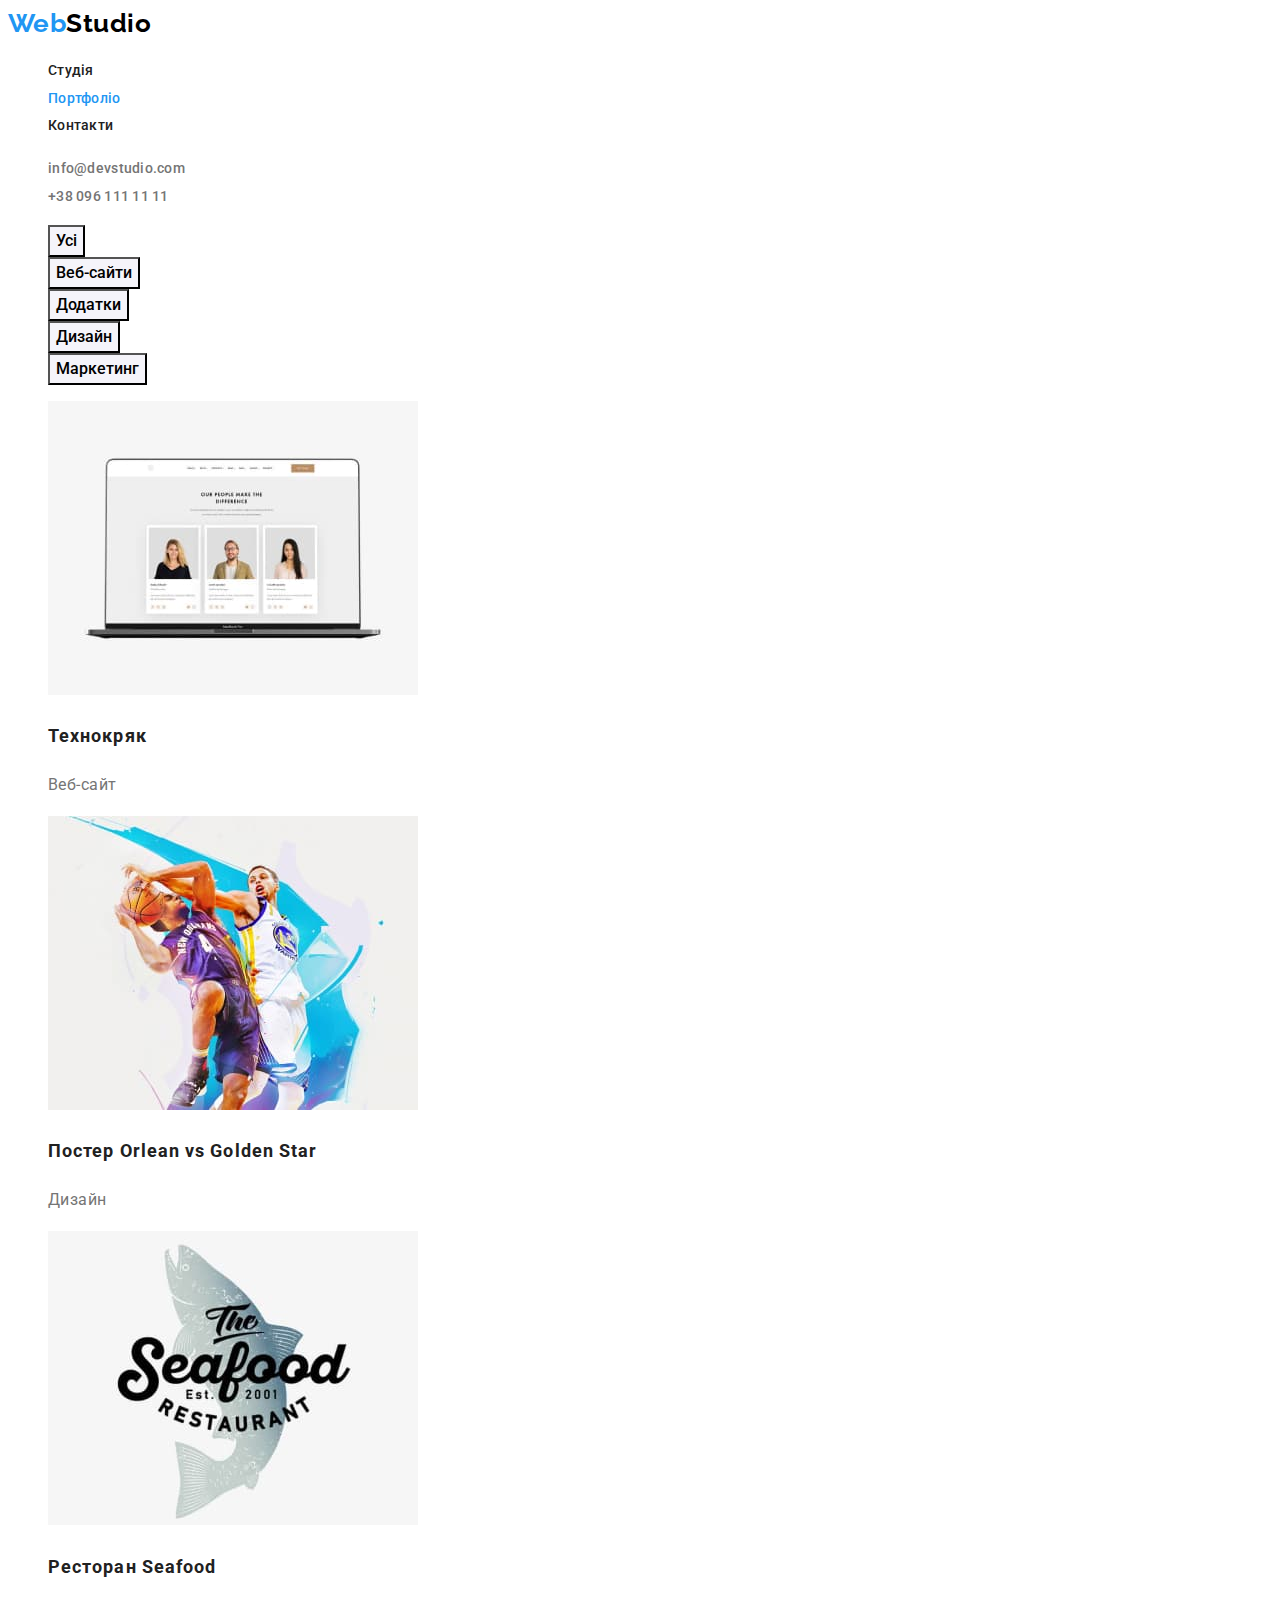
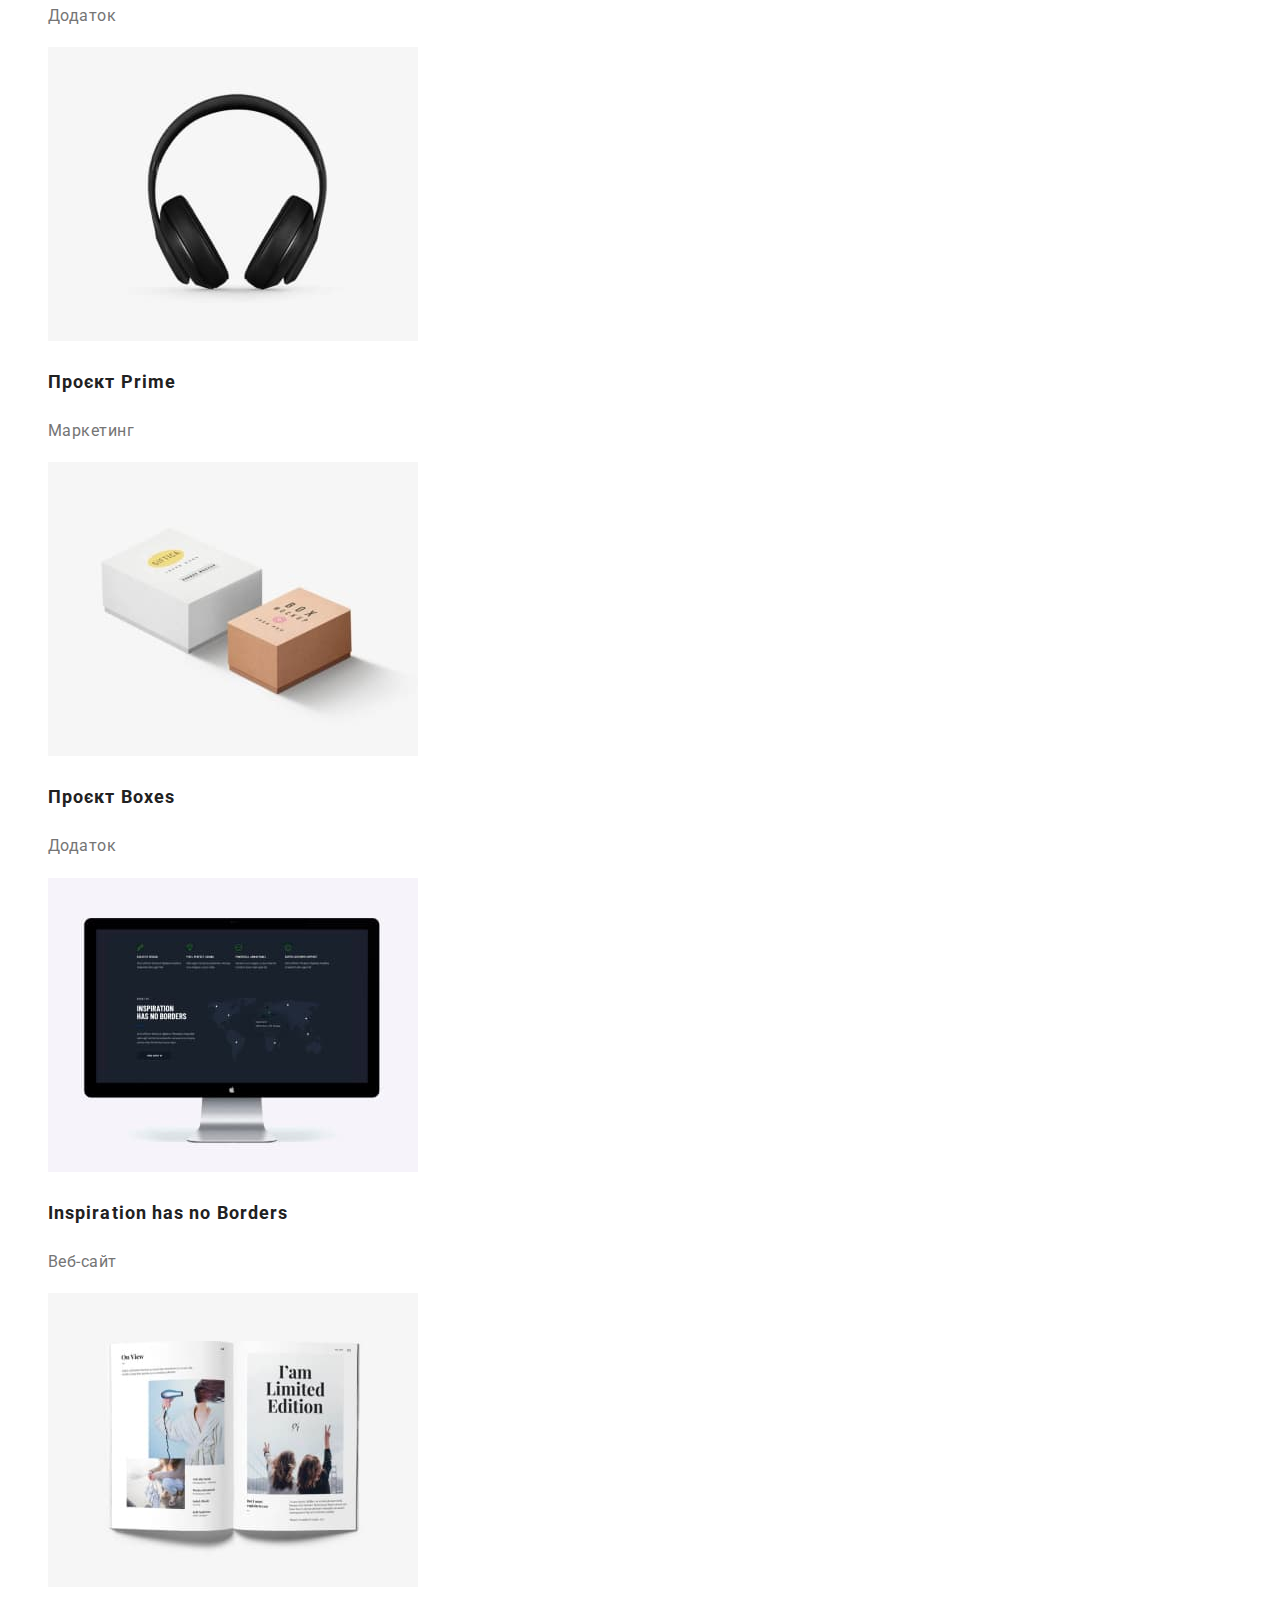
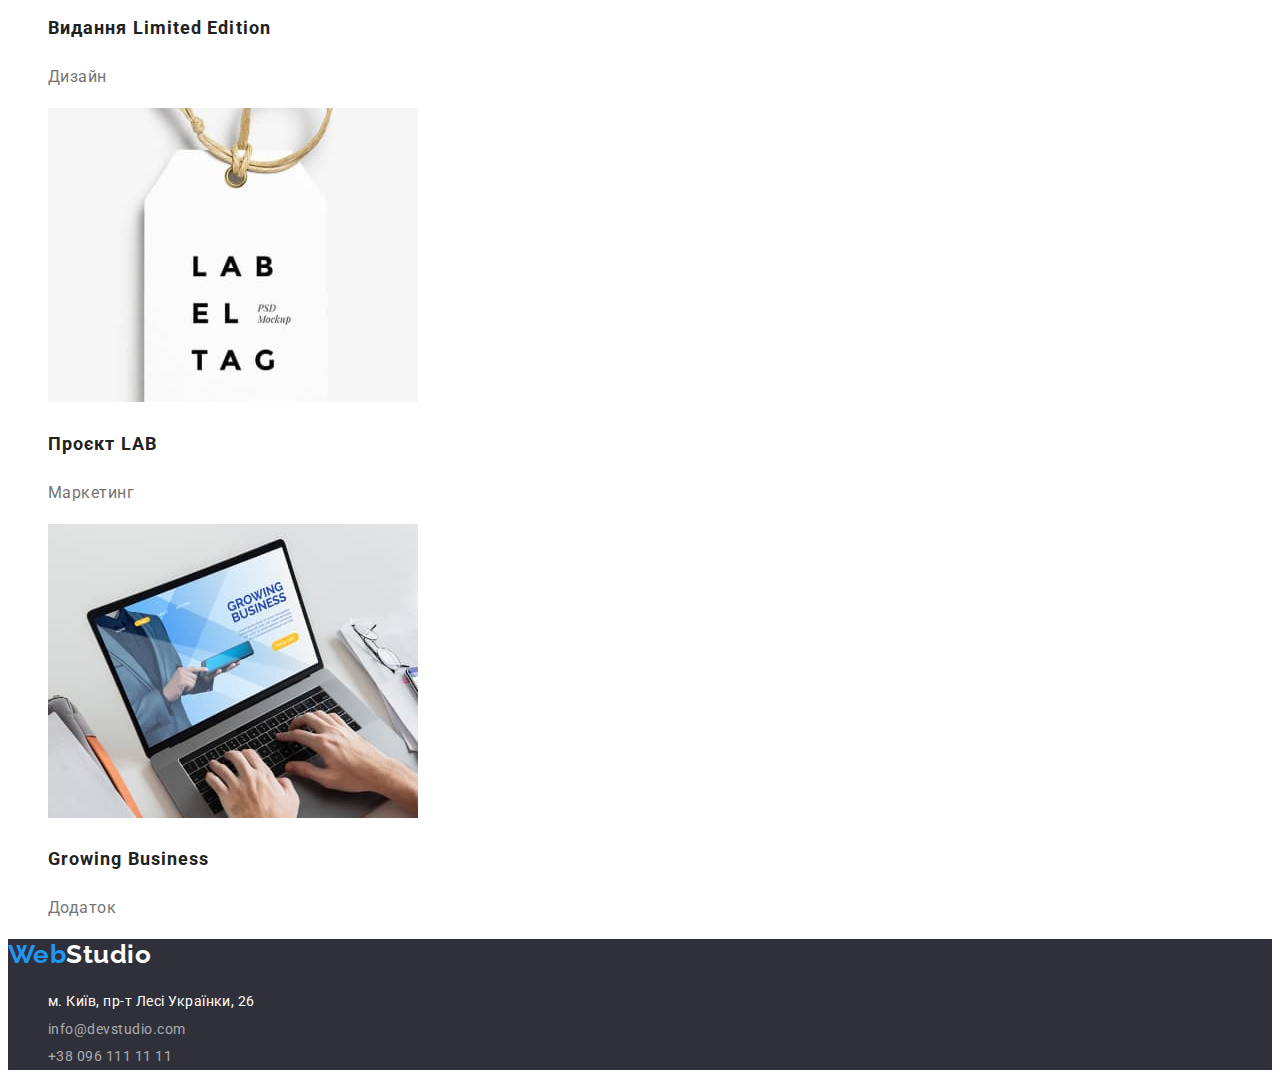
==== portfolio.html @ 4eaee6f3 "create new task" ====
<!DOCTYPE html>
<html lang="uk">
  <head>
    <meta charset="UTF-8" />
    <meta http-equiv="X-UA-Compatible" content="IE=edge" />
    <meta name="viewport" content="width=device-width, initial-scale=1.0" />
    <title>Портфоліо</title>
    <link
      href="https://fonts.googleapis.com/css2?family=Raleway:wght@700&family=Roboto:wght@400;500;700;900&display=swap"
      rel="stylesheet"
    />
    <link rel="stylesheet" href="./css/styles.css" />
  </head>
  <body>
    <header class="header">
      <nav>
        <a href="./index.html" class="logo">Web<span>Studio</span></a>
        <ul class="site-nav list">
          <li><a href="./index.html" class="link">Студія</a></li>
          <li><a href="./portfolio.html" class="link current">Портфоліо</a></li>
          <li><a href="#" class="link">Контакти</a></li>
        </ul>
      </nav>
      <ul class="auth-nav list">
        <li>
          <a href="mailto:info@devstudio.com" class="link"
            >info@devstudio.com</a
          >
        </li>
        <li>
          <a href="tel:+380961111111" class="link">+38 096 111 11 11</a>
        </li>
      </ul>
    </header>
    <main>
      <section class="portfolio">
        <h1 class="visually-hidden">Наші роботи</h1>
        <ul class="list">
          <li><button type="button" class="filter-button">Усі</button></li>
          <li>
            <button type="button" class="filter-button">Веб-сайти</button>
          </li>
          <li><button type="button" class="filter-button">Додатки</button></li>
          <li><button type="button" class="filter-button">Дизайн</button></li>
          <li>
            <button type="button" class="filter-button">Маркетинг</button>
          </li>
        </ul>
        <ul class="list">
          <li class="portfolio-card">
            <a href="#" class="link">
              <img src="./images/portfolio1.jpg" alt="Проект" width="370" />
              <h2 class="title">Технокряк</h2>
              <p class="text">Веб-сайт</p>
            </a>
          </li>
          <li class="portfolio-card">
            <a href="#" class="link">
              <img src="./images/portfolio2.jpg" alt="Проект" width="370" />
              <h2 class="title">
                Постер <span lang="en"> Orlean vs Golden Star</span>
              </h2>
              <p class="text">Дизайн</p>
            </a>
          </li>
          <li class="portfolio-card">
            <a href="#" class="link">
              <img src="./images/portfolio3.jpg" alt="Проект" width="370" />
              <h2 class="title">Ресторан <span lang="en">Seafood</span></h2>
              <p class="text">Додаток</p>
            </a>
          </li>
          <li class="portfolio-card">
            <a href="#" class="link">
              <img src="./images/portfolio4.jpg" alt="Проект" width="370" />
              <h2 class="title">Проєкт <span lang="en">Prime</span></h2>
              <p class="text">Маркетинг</p>
            </a>
          </li>
          <li class="portfolio-card">
            <a href="#" class="link">
              <img src="./images/portfolio5.jpg" alt="Проект" width="370" />
              <h2 class="title">Проєкт <span lang="en">Boxes</span></h2>
              <p class="text">Додаток</p>
            </a>
          </li>
          <li class="portfolio-card">
            <a href="#" class="link">
              <img src="./images/portfolio6.jpg" alt="Проект" width="370" />
              <h2 lang="en" class="title">Inspiration has no Borders</h2>
              <p class="text">Веб-сайт</p>
            </a>
          </li>
          <li class="portfolio-card">
            <a href="#" class="link">
              <img src="./images/portfolio7.jpg" alt="Проект" width="370" />
              <h2 class="title">
                Видання <span lang="en">Limited Edition</span>
              </h2>
              <p class="text">Дизайн</p>
            </a>
          </li>
          <li class="portfolio-card">
            <a href="#" class="link">
              <img src="./images/portfolio8.jpg" alt="Проект" width="370" />
              <h2 class="title">Проєкт <span lang="en">LAB</span></h2>
              <p class="text">Маркетинг</p>
            </a>
          </li>
          <li class="portfolio-card">
            <a href="#" class="link">
              <img src="./images/portfolio9.jpg" alt="Проект" width="370" />
              <h2 lang="en" class="title">Growing Business</h2>
              <p class="text">Додаток</p>
            </a>
          </li>
        </ul>
      </section>
    </main>
    <footer class="footer">
      <a href="./index.html" class="logo logo-footer">Web<span>Studio</span></a>
      <address>
        <ul class="list">
          <li>
            <a
              href="https://goo.gl/maps/CPtrU1FHBa2aNyZL9"
              target="_blank"
              rel="noopener noreferrer"
              class="adress"
              >м. Київ, пр-т Лесі Українки, 26
            </a>
          </li>
          <li>
            <a href="mailto:info@devstudio.com" class="link"
              >info@devstudio.com</a
            >
          </li>
          <li>
            <a href="tel:+380961111111" class="link">+38 096 111 11 11</a>
          </li>
        </ul>
      </address>
    </footer>
  </body>
</html>
---- css/styles.css ----
/* основной цвет текста; #212121
вторичный цвет  #757575
акцент #2196F3
черный цвет лого #000000
белый цвет #FFFFFF
белый с прозрачностью rgba(255, 255, 255, 0.6);
background dark: #2F303A
background primary: #F5F5F5
/* background secondary:#F5F4FA  */

:root {
  --primary-color: #212121;
  --text-color: #757575;
  --accent: #2196f3;
  --logo-color: #000000;
  --white-color: #ffffff;
  --white-transparent: rgba(255, 255, 255, 0.6);
  --background-primary: #f5f5f5;
  --background-secondary: #f5f4fa;
  --background-dark: #2f303a;
}

body {
  background-color: var(--white-color);
  color: var(--primary-color);
  font-family: "Roboto", sans-serif;

  line-height: 1.71;
  letter-spacing: 0.03em;
}
.list {
  list-style: none;
}
.link {
  text-decoration: none;
}
.header {
  background-color: var(--white-color);
}

.logo {
  color: var(--accent);
  text-decoration: none;
  font-family: "Raleway", sans-serif;
  font-weight: 700;
  font-size: 26px;
  line-height: 1.19;
}

.logo > span {
  color: var(--logo-color);
}
.site-nav .link {
  color: var(--primary-color);
  font-weight: 500;
  font-size: 14px;
  line-height: 1.14;
  letter-spacing: 0.02em;
}
.site-nav .link:hover,
.site-nav .link:focus {
  color: var(--accent);
}
.site-nav .link.current {
  color: var(--accent);
}

.auth-nav .link {
  color: var(--text-color);
  font-weight: 500;
  font-size: 14px;
  line-height: 1.14;
  letter-spacing: 0.02em;
}
.auth-nav .link:hover,
.auth-nav .link:focus {
  color: var(--accent);
}
.hero {
  background-color: var(--background-dark);
}
.hero .title {
  color: var(--white-color);
  font-weight: 900;
  font-size: 44px;
  line-height: 1.36;
  text-align: center;
  letter-spacing: 0.06em;
  text-transform: uppercase;
}
.button {
  color: var(--white-color);
  background-color: var(--accent);
  font-family: inherit;
  font-weight: 700;
  font-size: 16px;
  line-height: 1.88;
  letter-spacing: 0.06em;
  cursor: pointer;
}
.button:hover,
.button:focus {
  background-color: #188ce8;
}
.visually-hidden {
  position: absolute;
  width: 1px;
  height: 1px;
  margin: -1px;
  border: 0;
  padding: 0;

  white-space: nowrap;
  clip-path: inset(100%);
  clip: rect(0 0 0 0);
  overflow: hidden;
}
.features .title {
  font-weight: 700;
  font-size: 14px;
  line-height: 1.14;
  text-transform: uppercase;
}
.features .text {
  color: var(--text-color);
  font-size: 14px;
}
.examples .title {
  font-weight: 700;
  font-size: 36px;
  line-height: 1.17;
}
.team {
  background-color: var(--background-secondary);
}
.team .main-title {
  font-weight: 700;
  font-size: 36px;
  line-height: 1.17;
}
.team .workers {
  background-color: var(--white-color);
}
.team .title {
  font-weight: 500;
  font-size: 16px;
  line-height: 1.19;
}
.team .text {
  color: var(--text-color);
  font-size: 16px;
  line-height: 1.19;
}
.footer {
  background-color: var(--background-dark);
}
.logo-footer > span {
  color: var(--white-color);
}

.footer .link {
  color: var(--white-transparent);
  font-size: 14px;
  font-style: normal;
}
.footer .link:hover,
.footer .link:focus {
  color: var(--accent);
}
.footer .adress {
  color: var(--white-color);
  font-size: 14px;
  text-decoration: none;
  font-style: normal;
}
.adress:hover,
.adress:focus {
  color: var(--accent);
}
.portfolio {
  background-color: var(--white-color);
}
.portfolio .filter-button {
  font-family: inherit;
  background-color: var(--background-secondary);
  font-weight: 500;
  font-size: 16px;
  line-height: 1.62;
  cursor: pointer;
}
.portfolio .filter-button:hover,
.portfolio .filter-button:focus {
  background-color: var(--accent);
  color: var(--white-color);
}

.portfolio-card .title {
  color: var(--primary-color);
  font-weight: 700;
  font-size: 18px;
  line-height: 2;
  letter-spacing: 0.06em;
}
.portfolio-card .text {
  color: var(--text-color);
  line-height: 1.88;
}
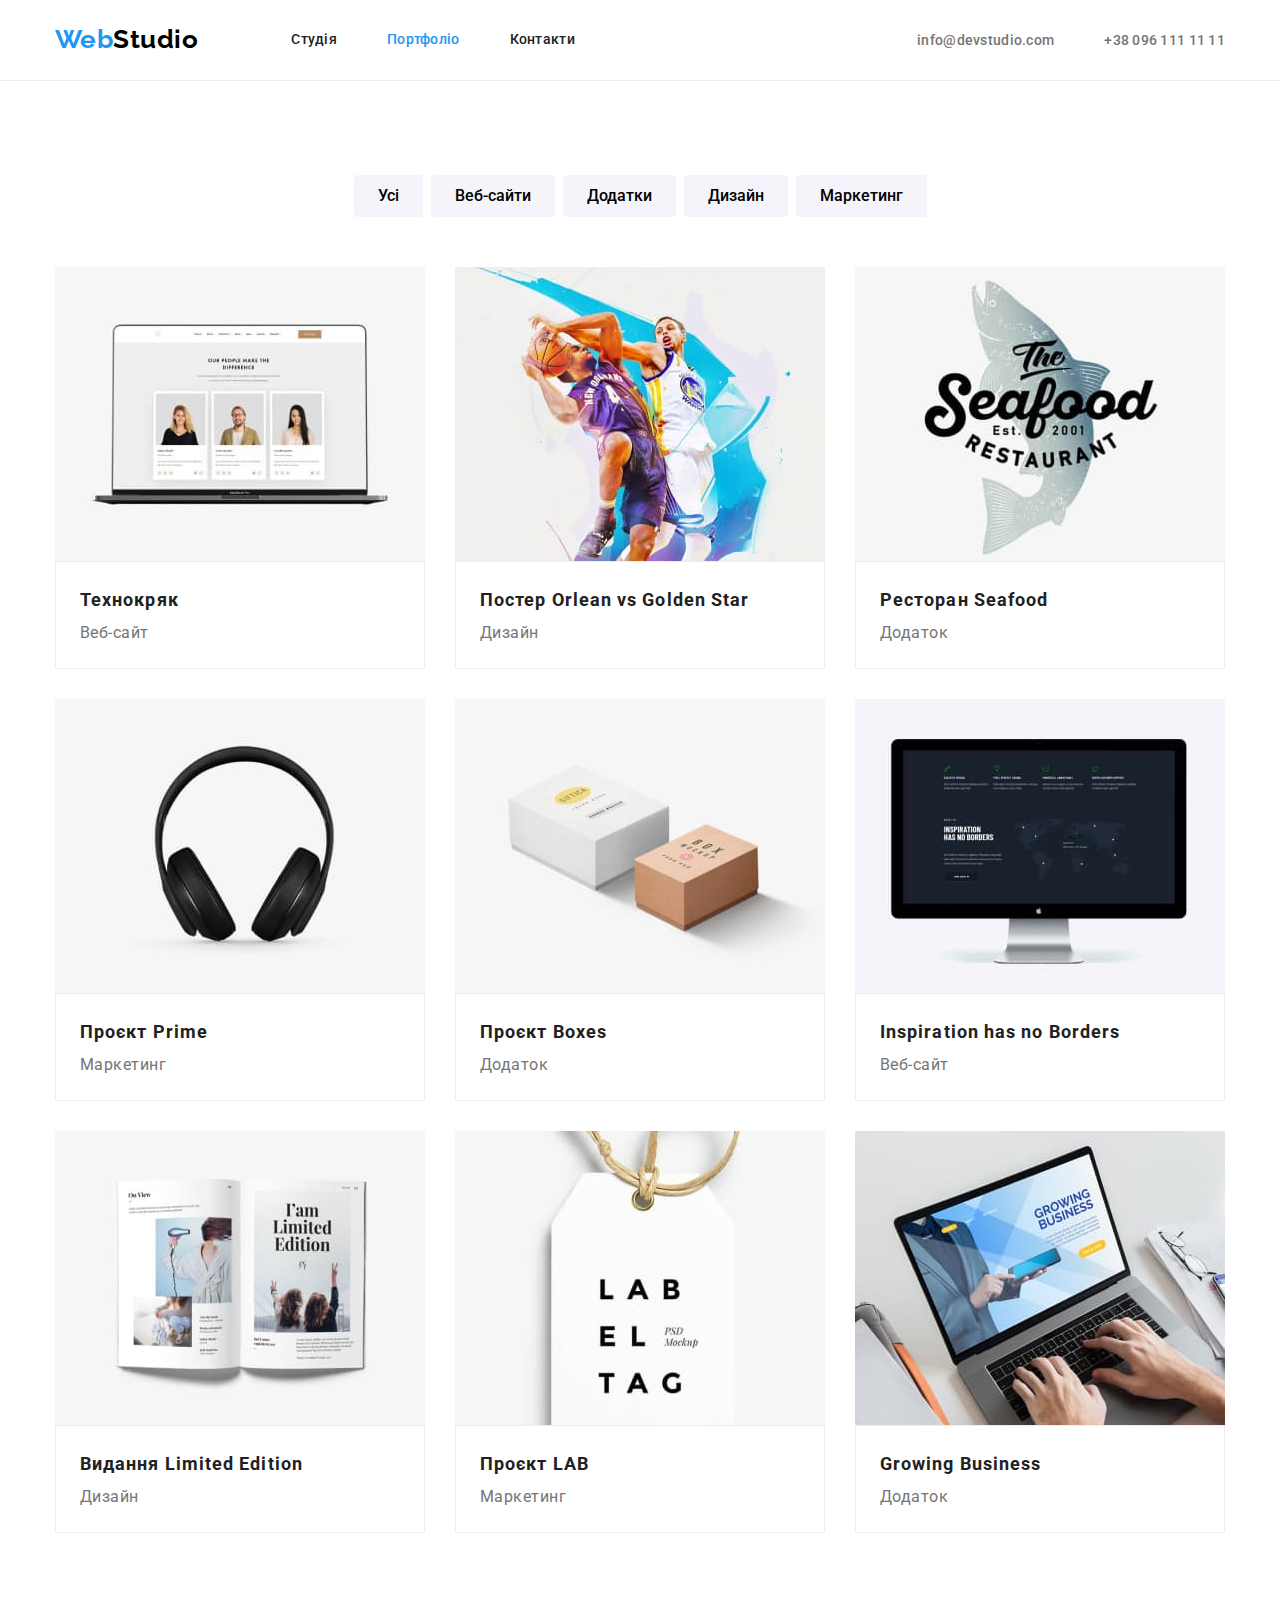
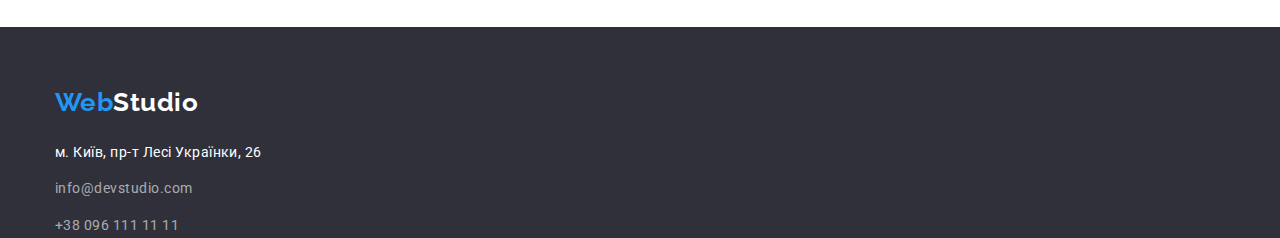
==== commit 8ed19458: "used flexbox" ====
--- a/portfolio.html
+++ b/portfolio.html
@@ -4,142 +4,184 @@
     <meta charset="UTF-8" />
     <meta http-equiv="X-UA-Compatible" content="IE=edge" />
     <meta name="viewport" content="width=device-width, initial-scale=1.0" />
-    <title>Портфоліо</title>
+    <title>Студія</title>
     <link
       href="https://fonts.googleapis.com/css2?family=Raleway:wght@700&family=Roboto:wght@400;500;700;900&display=swap"
       rel="stylesheet"
+    />
+    <link
+      rel="stylesheet"
+      href="https://cdnjs.cloudflare.com/ajax/libs/modern-normalize/1.1.0/modern-normalize.min.css"
     />
     <link rel="stylesheet" href="./css/styles.css" />
   </head>
   <body>
     <header class="header">
-      <nav>
-        <a href="./index.html" class="logo">Web<span>Studio</span></a>
-        <ul class="site-nav list">
-          <li><a href="./index.html" class="link">Студія</a></li>
-          <li><a href="./portfolio.html" class="link current">Портфоліо</a></li>
-          <li><a href="#" class="link">Контакти</a></li>
-        </ul>
-      </nav>
-      <ul class="auth-nav list">
-        <li>
-          <a href="mailto:info@devstudio.com" class="link"
-            >info@devstudio.com</a
-          >
-        </li>
-        <li>
-          <a href="tel:+380961111111" class="link">+38 096 111 11 11</a>
-        </li>
-      </ul>
+      <div class="container">
+        <div class="main-nav">
+          <nav class="site-nav">
+            <a href="./index.html" class="logo">Web<span>Studio</span></a>
+            <ul class="site-nav list">
+              <li class="item">
+                <a href="./index.html" class="link">Студія</a>
+              </li>
+              <li class="item">
+                <a href="./portfolio.html" class="link current">Портфоліо</a>
+              </li>
+              <li class="item"><a href="#" class="link">Контакти</a></li>
+            </ul>
+          </nav>
+          <ul class="auth-nav list">
+            <li class="item">
+              <a href="mailto:info@devstudio.com" class="link"
+                >info@devstudio.com</a
+              >
+            </li>
+            <li class="item">
+              <a href="tel:+380961111111" class="link">+38 096 111 11 11</a>
+            </li>
+          </ul>
+        </div>
+      </div>
     </header>
     <main>
-      <section class="portfolio">
-        <h1 class="visually-hidden">Наші роботи</h1>
-        <ul class="list">
-          <li><button type="button" class="filter-button">Усі</button></li>
-          <li>
-            <button type="button" class="filter-button">Веб-сайти</button>
-          </li>
-          <li><button type="button" class="filter-button">Додатки</button></li>
-          <li><button type="button" class="filter-button">Дизайн</button></li>
-          <li>
-            <button type="button" class="filter-button">Маркетинг</button>
-          </li>
-        </ul>
-        <ul class="list">
-          <li class="portfolio-card">
-            <a href="#" class="link">
-              <img src="./images/portfolio1.jpg" alt="Проект" width="370" />
-              <h2 class="title">Технокряк</h2>
-              <p class="text">Веб-сайт</p>
-            </a>
-          </li>
-          <li class="portfolio-card">
-            <a href="#" class="link">
-              <img src="./images/portfolio2.jpg" alt="Проект" width="370" />
-              <h2 class="title">
-                Постер <span lang="en"> Orlean vs Golden Star</span>
-              </h2>
-              <p class="text">Дизайн</p>
-            </a>
-          </li>
-          <li class="portfolio-card">
-            <a href="#" class="link">
-              <img src="./images/portfolio3.jpg" alt="Проект" width="370" />
-              <h2 class="title">Ресторан <span lang="en">Seafood</span></h2>
-              <p class="text">Додаток</p>
-            </a>
-          </li>
-          <li class="portfolio-card">
-            <a href="#" class="link">
-              <img src="./images/portfolio4.jpg" alt="Проект" width="370" />
-              <h2 class="title">Проєкт <span lang="en">Prime</span></h2>
-              <p class="text">Маркетинг</p>
-            </a>
-          </li>
-          <li class="portfolio-card">
-            <a href="#" class="link">
-              <img src="./images/portfolio5.jpg" alt="Проект" width="370" />
-              <h2 class="title">Проєкт <span lang="en">Boxes</span></h2>
-              <p class="text">Додаток</p>
-            </a>
-          </li>
-          <li class="portfolio-card">
-            <a href="#" class="link">
-              <img src="./images/portfolio6.jpg" alt="Проект" width="370" />
-              <h2 lang="en" class="title">Inspiration has no Borders</h2>
-              <p class="text">Веб-сайт</p>
-            </a>
-          </li>
-          <li class="portfolio-card">
-            <a href="#" class="link">
-              <img src="./images/portfolio7.jpg" alt="Проект" width="370" />
-              <h2 class="title">
-                Видання <span lang="en">Limited Edition</span>
-              </h2>
-              <p class="text">Дизайн</p>
-            </a>
-          </li>
-          <li class="portfolio-card">
-            <a href="#" class="link">
-              <img src="./images/portfolio8.jpg" alt="Проект" width="370" />
-              <h2 class="title">Проєкт <span lang="en">LAB</span></h2>
-              <p class="text">Маркетинг</p>
-            </a>
-          </li>
-          <li class="portfolio-card">
-            <a href="#" class="link">
-              <img src="./images/portfolio9.jpg" alt="Проект" width="370" />
-              <h2 lang="en" class="title">Growing Business</h2>
-              <p class="text">Додаток</p>
-            </a>
-          </li>
-        </ul>
+      <section class="portfolio section">
+        <div class="container">
+          <h1 class="visually-hidden">Наші роботи</h1>
+          <ul class="list button-list">
+            <li class="item">
+              <button type="button" class="filter-button">Усі</button>
+            </li>
+            <li class="item">
+              <button type="button" class="filter-button">Веб-сайти</button>
+            </li>
+            <li class="item">
+              <button type="button" class="filter-button">Додатки</button>
+            </li>
+            <li class="item">
+              <button type="button" class="filter-button">Дизайн</button>
+            </li>
+            <li class="item">
+              <button type="button" class="filter-button">Маркетинг</button>
+            </li>
+          </ul>
+          <ul class="list portfolio-list">
+            <li class="portfolio-card">
+              <a href="#" class="link">
+                <img src="./images/portfolio1.jpg" alt="Проект" width="370" />
+                <div class="portfolio-border">
+                  <h2 class="title">Технокряк</h2>
+                  <p class="text">Веб-сайт</p>
+                </div>
+              </a>
+            </li>
+            <li class="portfolio-card">
+              <a href="#" class="link">
+                <img src="./images/portfolio2.jpg" alt="Проект" width="370" />
+                <div class="portfolio-border">
+                  <h2 class="title">
+                    Постер <span lang="en"> Orlean vs Golden Star</span>
+                  </h2>
+                  <p class="text">Дизайн</p>
+                </div>
+              </a>
+            </li>
+            <li class="portfolio-card">
+              <a href="#" class="link">
+                <img src="./images/portfolio3.jpg" alt="Проект" width="370" />
+                <div class="portfolio-border">
+                  <h2 class="title">Ресторан <span lang="en">Seafood</span></h2>
+                  <p class="text">Додаток</p>
+                </div>
+              </a>
+            </li>
+            <li class="portfolio-card">
+              <a href="#" class="link">
+                <img src="./images/portfolio4.jpg" alt="Проект" width="370" />
+                <div class="portfolio-border">
+                  <h2 class="title">Проєкт <span lang="en">Prime</span></h2>
+                  <p class="text">Маркетинг</p>
+                </div>
+              </a>
+            </li>
+            <li class="portfolio-card">
+              <a href="#" class="link">
+                <img src="./images/portfolio5.jpg" alt="Проект" width="370" />
+                <div class="portfolio-border">
+                  <h2 class="title">Проєкт <span lang="en">Boxes</span></h2>
+                  <p class="text">Додаток</p>
+                </div>
+              </a>
+            </li>
+            <li class="portfolio-card">
+              <a href="#" class="link">
+                <img src="./images/portfolio6.jpg" alt="Проект" width="370" />
+                <div class="portfolio-border">
+                  <h2 lang="en" class="title">Inspiration has no Borders</h2>
+                  <p class="text">Веб-сайт</p>
+                </div>
+              </a>
+            </li>
+            <li class="portfolio-card">
+              <a href="#" class="link">
+                <img src="./images/portfolio7.jpg" alt="Проект" width="370" />
+                <div class="portfolio-border">
+                  <h2 class="title">
+                    Видання <span lang="en">Limited Edition</span>
+                  </h2>
+                  <p class="text">Дизайн</p>
+                </div>
+              </a>
+            </li>
+            <li class="portfolio-card">
+              <a href="#" class="link">
+                <img src="./images/portfolio8.jpg" alt="Проект" width="370" />
+                <div class="portfolio-border">
+                  <h2 class="title">Проєкт <span lang="en">LAB</span></h2>
+                  <p class="text">Маркетинг</p>
+                </div>
+              </a>
+            </li>
+            <li class="portfolio-card">
+              <a href="#" class="link">
+                <img src="./images/portfolio9.jpg" alt="Проект" width="370" />
+                <div class="portfolio-border">
+                  <h2 lang="en" class="title">Growing Business</h2>
+                  <p class="text">Додаток</p>
+                </div>
+              </a>
+            </li>
+          </ul>
+        </div>
       </section>
     </main>
     <footer class="footer">
-      <a href="./index.html" class="logo logo-footer">Web<span>Studio</span></a>
-      <address>
-        <ul class="list">
-          <li>
-            <a
-              href="https://goo.gl/maps/CPtrU1FHBa2aNyZL9"
-              target="_blank"
-              rel="noopener noreferrer"
-              class="adress"
-              >м. Київ, пр-т Лесі Українки, 26
-            </a>
-          </li>
-          <li>
-            <a href="mailto:info@devstudio.com" class="link"
-              >info@devstudio.com</a
-            >
-          </li>
-          <li>
-            <a href="tel:+380961111111" class="link">+38 096 111 11 11</a>
-          </li>
-        </ul>
-      </address>
+      <div class="container">
+        <a href="./index.html" class="logo logo-footer"
+          >Web<span>Studio</span></a
+        >
+        <address>
+          <ul class="list">
+            <li class="item">
+              <a
+                href="https://goo.gl/maps/CPtrU1FHBa2aNyZL9"
+                target="_blank"
+                rel="noopener noreferrer"
+                class="adress"
+                >м. Київ, пр-т Лесі Українки, 26
+              </a>
+            </li>
+            <li class="item">
+              <a href="mailto:info@devstudio.com" class="link"
+                >info@devstudio.com</a
+              >
+            </li>
+            <li class="item">
+              <a href="tel:+380961111111" class="link">+38 096 111 11 11</a>
+            </li>
+          </ul>
+        </address>
+      </div>
     </footer>
   </body>
 </html>
--- a/css/styles.css
+++ b/css/styles.css
@@ -18,6 +18,10 @@
   --background-primary: #f5f5f5;
   --background-secondary: #f5f4fa;
   --background-dark: #2f303a;
+  --border-color: #ececec;
+}
+html {
+  box-sizing: border-box;
 }
 
 body {
@@ -28,6 +32,19 @@
   line-height: 1.71;
   letter-spacing: 0.03em;
 }
+h1,
+h2,
+h3,
+h4,
+p,
+ul,
+li {
+  margin: 0;
+  padding: 0;
+}
+img {
+  display: block;
+}
 .list {
   list-style: none;
 }
@@ -36,9 +53,13 @@
 }
 .header {
   background-color: var(--white-color);
+  border-bottom: 1px solid var(--border-color);
 }
 
 .logo {
+  margin-right: 93px;
+  padding-top: 24px;
+  padding-bottom: 25px;
   color: var(--accent);
   text-decoration: none;
   font-family: "Raleway", sans-serif;
@@ -50,7 +71,31 @@
 .logo > span {
   color: var(--logo-color);
 }
+.container {
+  width: 1200px;
+  margin: 0 auto;
+  padding-left: 15px;
+  padding-right: 15px;
+}
+.section {
+  padding-top: 94px;
+  padding-bottom: 94px;
+}
+.main-nav {
+  display: flex;
+  align-items: center;
+}
+.site-nav {
+  display: flex;
+}
+.site-nav .item:not(:last-child) {
+  margin-right: 50px;
+}
+
 .site-nav .link {
+  display: block;
+  padding-top: 32px;
+  padding-bottom: 32px;
   color: var(--primary-color);
   font-weight: 500;
   font-size: 14px;
@@ -64,8 +109,16 @@
 .site-nav .link.current {
   color: var(--accent);
 }
-
+.auth-nav {
+  display: flex;
+  margin-left: auto;
+}
+.auth-nav .item + .item {
+  margin-left: 50px;
+}
 .auth-nav .link {
+  padding-top: 32px;
+  padding-bottom: 32px;
   color: var(--text-color);
   font-weight: 500;
   font-size: 14px;
@@ -78,8 +131,15 @@
 }
 .hero {
   background-color: var(--background-dark);
-}
+  padding-top: 200px;
+  padding-bottom: 94px;
+}
+
 .hero .title {
+  margin: 0 auto;
+  margin-bottom: 30px;
+  max-width: 696px;
+
   color: var(--white-color);
   font-weight: 900;
   font-size: 44px;
@@ -89,6 +149,14 @@
   text-transform: uppercase;
 }
 .button {
+  display: block;
+  border-radius: 4px;
+  border-color: transparent;
+  box-shadow: 0px 4px 4px rgba(0, 0, 0, 0.15);
+  padding: 10px 32px;
+  min-width: 216px;
+  margin: 0 auto;
+
   color: var(--white-color);
   background-color: var(--accent);
   font-family: inherit;
@@ -115,7 +183,18 @@
   clip: rect(0 0 0 0);
   overflow: hidden;
 }
+.features .list {
+  display: flex;
+}
+.features .item {
+  max-width: 270px;
+  margin-right: 30px;
+}
+.features .item:last-child {
+  margin-right: 0;
+}
 .features .title {
+  margin-bottom: 10px;
   font-weight: 700;
   font-size: 14px;
   line-height: 1.14;
@@ -125,21 +204,46 @@
   color: var(--text-color);
   font-size: 14px;
 }
+.examples .list {
+  display: flex;
+}
+.examples .item:not(:last-child) {
+  margin-right: 30px;
+}
 .examples .title {
+  margin-bottom: 50px;
+  text-align: center;
   font-weight: 700;
   font-size: 36px;
   line-height: 1.17;
 }
 .team {
   background-color: var(--background-secondary);
+  text-align: center;
+}
+.team .list {
+  display: flex;
 }
 .team .main-title {
+  margin-bottom: 50px;
   font-weight: 700;
   font-size: 36px;
   line-height: 1.17;
 }
 .team .workers {
   background-color: var(--white-color);
+}
+.team .workers:not(:last-child) {
+  margin-right: 30px;
+}
+.workers .photo {
+  margin-bottom: 30px;
+}
+.workers .title {
+  margin-bottom: 10px;
+}
+.workers .text {
+  padding-bottom: 30px;
 }
 .team .title {
   font-weight: 500;
@@ -154,6 +258,12 @@
 .footer {
   background-color: var(--background-dark);
 }
+.footer .logo-footer {
+  padding-top: 60px;
+  padding-bottom: 0;
+  display: block;
+  margin-bottom: 20px;
+}
 .logo-footer > span {
   color: var(--white-color);
 }
@@ -177,10 +287,30 @@
 .adress:focus {
   color: var(--accent);
 }
+.footer .item:not(:last-child) {
+  margin-bottom: 9px;
+}
+.footer .tel {
+  padding-bottom: 60px;
+}
 .portfolio {
   background-color: var(--white-color);
 }
+.button-list {
+  display: flex;
+  margin-bottom: 50px;
+  justify-content: center;
+}
+
+.button-list .item:not(:last-child) {
+  margin-right: 8px;
+}
 .portfolio .filter-button {
+  display: inline-block;
+  border-radius: 4px;
+  border-color: transparent;
+  padding: 6px 22px;
+
   font-family: inherit;
   background-color: var(--background-secondary);
   font-weight: 500;
@@ -188,6 +318,7 @@
   line-height: 1.62;
   cursor: pointer;
 }
+
 .portfolio .filter-button:hover,
 .portfolio .filter-button:focus {
   background-color: var(--accent);
@@ -205,3 +336,15 @@
   color: var(--text-color);
   line-height: 1.88;
 }
+.portfolio-list {
+  display: flex;
+  flex-wrap: wrap;
+  gap: 30px;
+}
+.portfolio-card {
+  flex-basis: calc(100% / 3 - 30px);
+}
+.portfolio-border {
+  border: 1px solid #eeeeee;
+  padding: 20px 24px;
+}
